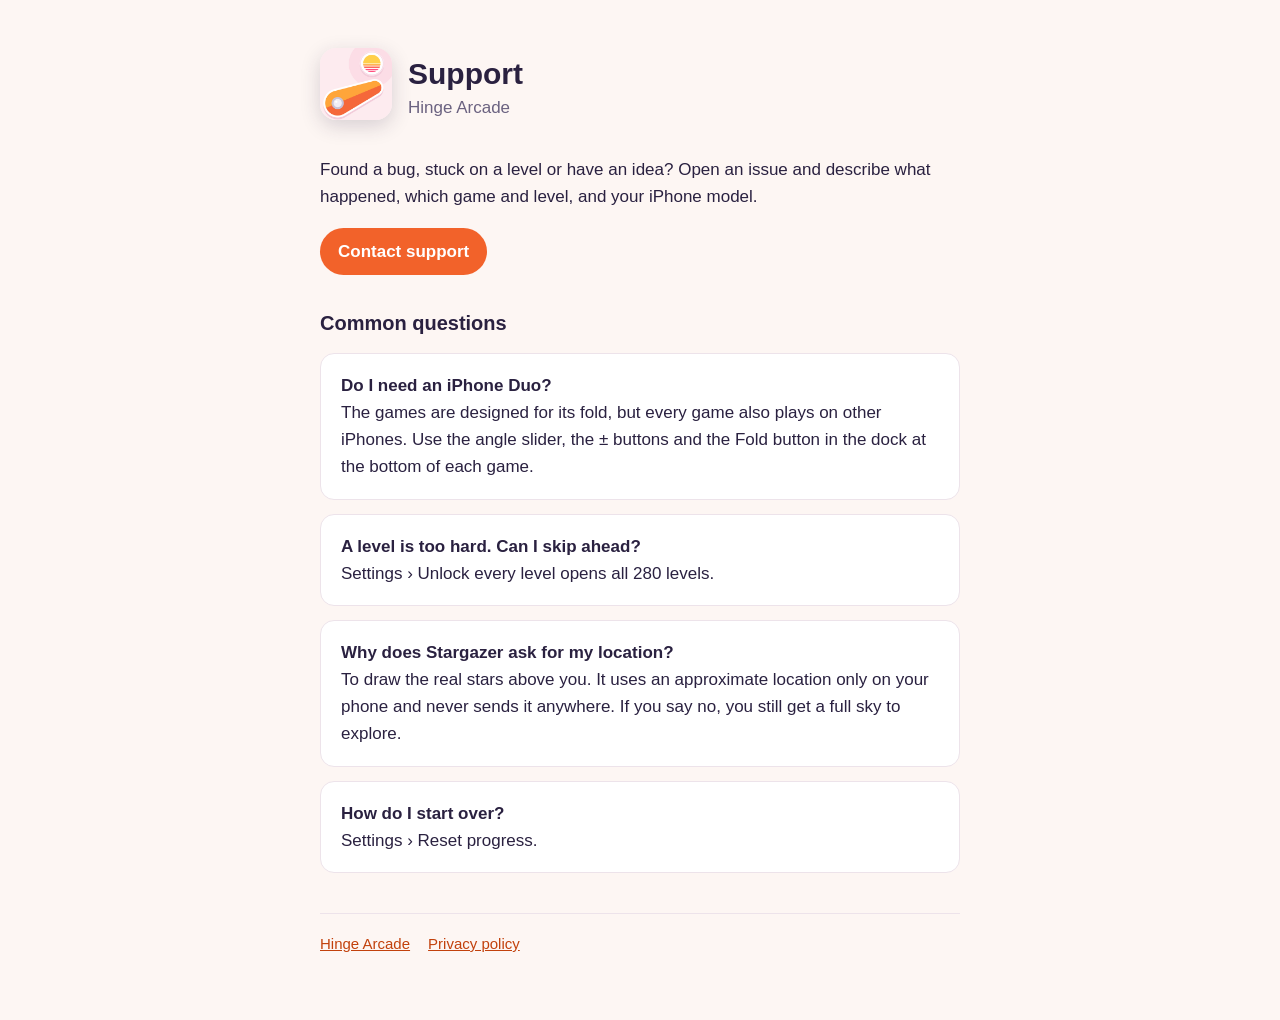
==== support/index.html @ 66b560df "Add support and privacy pages for Hinge Arcade Co-Authored-By: Claude Opus 5.5 <noreply@anthropic.co" ====
<!doctype html>
<html lang="en"><head><meta charset="utf-8"><meta name="viewport" content="width=device-width,initial-scale=1">
<title>Support · Hinge Arcade</title><link rel="icon" href="../icon.png"><link rel="stylesheet" href="../style.css"></head>
<body><main>
<header><a href="../"><img src="../icon.png" alt="Hinge Arcade app icon"></a><div><h1>Support</h1><p class="sub">Hinge Arcade</p></div></header>
<p>Found a bug, stuck on a level or have an idea? Open an issue and describe what happened, which game and level, and your iPhone model.</p>
<p><a class="btn" href="https://github.com/ezzmoaz/hinge-arcade/issues/new">Contact support</a></p>
<h2>Common questions</h2>
<div class="card"><strong>Do I need an iPhone Duo?</strong><br>The games are designed for its fold, but every game also plays on other iPhones. Use the angle slider, the &plusmn; buttons and the Fold button in the dock at the bottom of each game.</div>
<div class="card"><strong>A level is too hard. Can I skip ahead?</strong><br>Settings &rsaquo; Unlock every level opens all 280 levels.</div>
<div class="card"><strong>Why does Stargazer ask for my location?</strong><br>To draw the real stars above you. It uses an approximate location only on your phone and never sends it anywhere. If you say no, you still get a full sky to explore.</div>
<div class="card"><strong>How do I start over?</strong><br>Settings &rsaquo; Reset progress.</div>
<nav><a href="../">Hinge Arcade</a><a href="../privacy/">Privacy policy</a></nav>
</main></body></html>
---- style.css ----
:root{--bg:#FDF6F3;--ink:#2A2140;--muted:#6B6280;--card:#FFFFFF;--line:#EDE3EA;--accent:#F2622A;--link:#C2410C}
@media (prefers-color-scheme: dark){:root{--bg:#17122A;--ink:#F3EEFF;--muted:#B3A9C9;--card:#221A3B;--line:#33294F;--accent:#FF9A2A;--link:#FFB35C}}
*{box-sizing:border-box}
body{margin:0;background:var(--bg);color:var(--ink);font:17px/1.6 -apple-system,BlinkMacSystemFont,"SF Pro Text","Segoe UI",Roboto,sans-serif}
main{max-width:680px;margin:0 auto;padding:48px 20px 64px}
header{display:flex;align-items:center;gap:16px;margin-bottom:28px}
header img{width:72px;height:72px;border-radius:16px;box-shadow:0 6px 20px rgba(42,33,64,.18)}
header a{color:inherit;text-decoration:none}
h1{font-size:30px;line-height:1.2;margin:0}
h2{font-size:20px;margin:32px 0 8px}
p,li{color:var(--ink)}
.sub{color:var(--muted);margin:2px 0 0}
.card{background:var(--card);border:1px solid var(--line);border-radius:14px;padding:18px 20px;margin:14px 0}
a{color:var(--link)}
nav{display:flex;gap:18px;margin-top:40px;padding-top:18px;border-top:1px solid var(--line);font-size:15px}
.btn{display:inline-block;background:var(--accent);color:#fff;text-decoration:none;font-weight:600;padding:10px 18px;border-radius:999px}
small{color:var(--muted)}
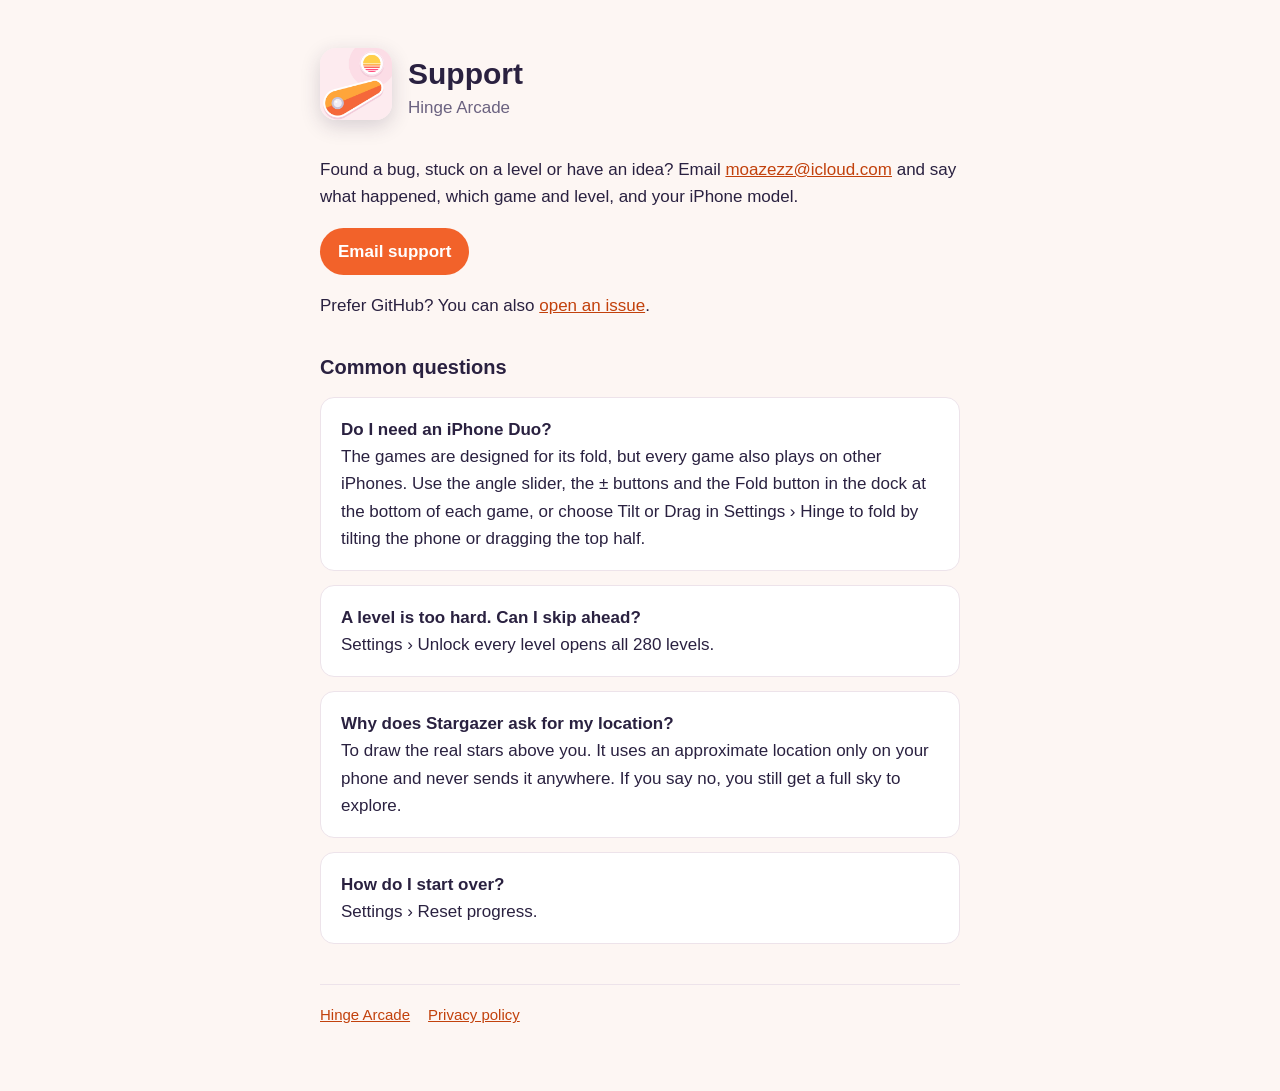
==== commit edf3d4ae: "Support page: add contact email, mention Tilt and Drag Co-Authored-By: Claude Opus 5.5 <noreply@anth" ====
--- a/support/index.html
+++ b/support/index.html
@@ -3,10 +3,11 @@
 <title>Support · Hinge Arcade</title><link rel="icon" href="../icon.png"><link rel="stylesheet" href="../style.css"></head>
 <body><main>
 <header><a href="../"><img src="../icon.png" alt="Hinge Arcade app icon"></a><div><h1>Support</h1><p class="sub">Hinge Arcade</p></div></header>
-<p>Found a bug, stuck on a level or have an idea? Open an issue and describe what happened, which game and level, and your iPhone model.</p>
-<p><a class="btn" href="https://github.com/ezzmoaz/hinge-arcade/issues/new">Contact support</a></p>
+<p>Found a bug, stuck on a level or have an idea? Email <a href="mailto:moazezz@icloud.com?subject=Hinge%20Arcade%20support">moazezz@icloud.com</a> and say what happened, which game and level, and your iPhone model.</p>
+<p><a class="btn" href="mailto:moazezz@icloud.com?subject=Hinge%20Arcade%20support">Email support</a></p>
+<p>Prefer GitHub? You can also <a href="https://github.com/ezzmoaz/hinge-arcade/issues/new">open an issue</a>.</p>
 <h2>Common questions</h2>
-<div class="card"><strong>Do I need an iPhone Duo?</strong><br>The games are designed for its fold, but every game also plays on other iPhones. Use the angle slider, the &plusmn; buttons and the Fold button in the dock at the bottom of each game.</div>
+<div class="card"><strong>Do I need an iPhone Duo?</strong><br>The games are designed for its fold, but every game also plays on other iPhones. Use the angle slider, the &plusmn; buttons and the Fold button in the dock at the bottom of each game, or choose Tilt or Drag in Settings &rsaquo; Hinge to fold by tilting the phone or dragging the top half.</div>
 <div class="card"><strong>A level is too hard. Can I skip ahead?</strong><br>Settings &rsaquo; Unlock every level opens all 280 levels.</div>
 <div class="card"><strong>Why does Stargazer ask for my location?</strong><br>To draw the real stars above you. It uses an approximate location only on your phone and never sends it anywhere. If you say no, you still get a full sky to explore.</div>
 <div class="card"><strong>How do I start over?</strong><br>Settings &rsaquo; Reset progress.</div>
